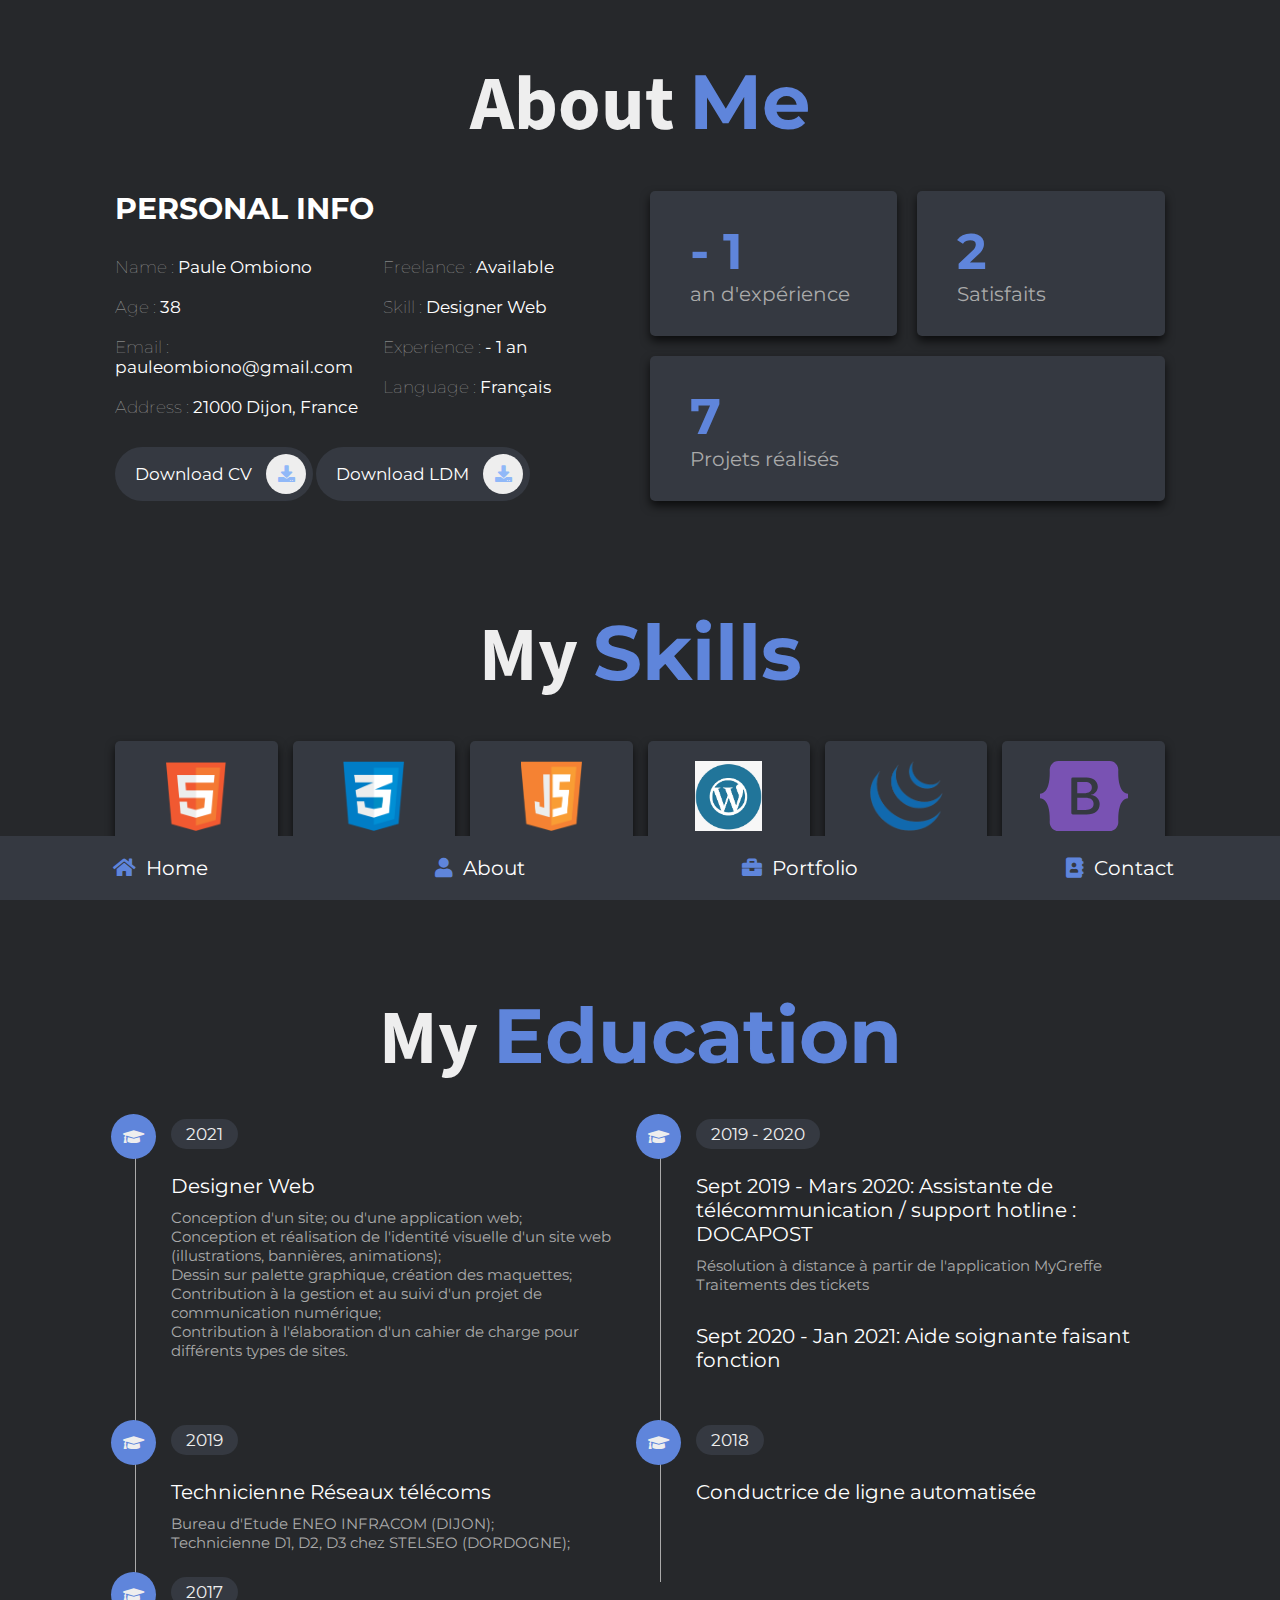
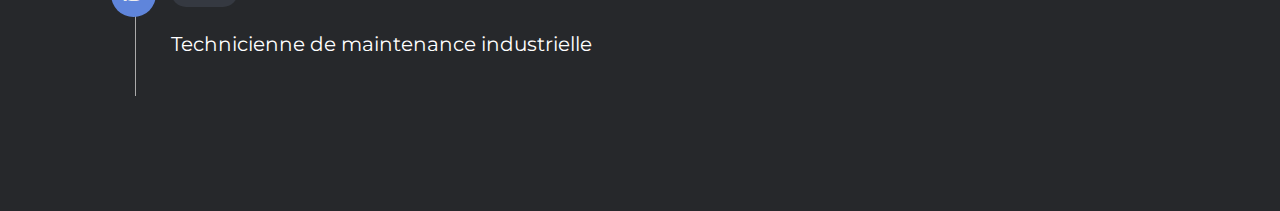
==== about.html @ f3d0fc42 "Add files via upload" ====
<!DOCTYPE html>
<html lang="en">
<head>
    <meta charset="UTF-8">
    <meta http-equiv="X-UA-Compatible" content="IE=edge">
    <meta name="viewport" content="width=device-width, initial-scale=1.0">
     <meta name="description" content="Ceci est mon Book ou j'y ai ajouté mes projets">
    <title>Portfolio</title>
    <link rel="icon" type="image/svg+xml" href="assets/images/profil.png" />

    <!-- font awesome cdn link  -->
    <link rel="stylesheet" href="https://cdnjs.cloudflare.com/ajax/libs/font-awesome/5.15.4/css/all.min.css">

    <!-- custom css file link  -->
    <link rel="stylesheet" href="css/style.css">

</head>
<body>
    
<!-- navbar section starts  -->

<nav class="navbar">
    <a href="index.html"> <i class="fas fa-home"></i> <span>Home</span> </a>
    <a href="about.html"> <i class="fas fa-user"></i> <span>About</span> </a>
    <a href="portfolio.html"> <i class="fas fa-briefcase"></i> <span>Portfolio</span> </a>
    <a href="contact.html"> <i class="fas fa-address-book"></i> <span>Contact</span> </a>
</nav>

<!-- navbar section ends -->

<!-- about section starts  -->

<section class="about">

    <h1 class="heading"> About <span>Me</span> </h1>

    <div class="row">

        <div class="info-container">

            <h1>personal info</h1>

            <div class="box-container">

                <div class="box">
                    <h3> <span>Name : </span> Paule Ombiono </h3>
                    <h3> <span>Age : </span> 38 </h3>
                    <h3> <span>Email : </span> pauleombiono@gmail.com </h3>
                    <h3> <span>Address : </span> 21000 Dijon, France</h3>
                </div>
    
                <div class="box">
                    <h3> <span>Freelance : </span> Available </h3>
                    <h3> <span>Skill : </span> Designer Web </h3>
                    <h3> <span>Experience : </span> - 1 an</h3>
                    <h3> <span>Language : </span> Français </h3>
                </div>

            </div>

            <div class="download">
                     <a download="" href="assets/pdf/CV_Paule_Ombiono.pdf" class="btn"> Download CV <i class="fas fa-download"></i> </a>
                    <a download="" href="assets/pdf/lettre_motivation_alternance.pdf" class="btn"> Download LDM <i class="fas fa-download"></i> </a>

                </div>

           

        </div>

        <div class="count-container">

            <div class="box">
                <h3> - 1</h3>
                <p>an d'expérience</p>
            </div>

            <div class="box">
                <h3>2</h3>
                <p>Satisfaits</p>
            </div>

            <div class="box">
                <h3>7</h3>
                <p>Projets réalisés</p>
            </div>

            

        </div>

    </div>

</section>

<!-- about section ends -->

<!-- skills section starts  -->

<section class="skills">

    <h1 class="heading"> My <span> Skills</span>  </h1>

    <div class="box-container">
        <div class="box">
            <img src="assets/images/icon-1.png">
            <h3>html</h3>
        </div>
        <div class="box">
            <img src="assets/images/icon-2.png">
            <h3>css</h3>
        </div>
        <div class="box">
            <img src="assets/images/icon-3.png">
            <h3>javascript</h3>
        </div>
        <div class="box">
            <img src="assets/images/icon-4.png">
            <h3>WordPress</h3>
        </div>
        <div class="box">
            <img src="assets/images/icon-5.png">
            <h3>jquery</h3>
        </div>
        <div class="box">
            <img src="assets/images/icon-6.svg">
            <h3>Bootstrap</h3>
        </div>
    </div>

</section>

<!-- skills section ends -->

<!-- education section starts  -->

<section class="education">

    <h1 class="heading"> My <span>Education</span>  </h1>

    <div class="box-container">

        <div class="box">
            <i class="fas fa-graduation-cap"></i>
            <span>2021</span>
            <h3>Designer Web</h3>
            <li>Conception d'un site; ou d'une application web;</li>
            <li>Conception et réalisation de l'identité visuelle  d'un site web (illustrations, bannières, animations);</li>
            <li>Dessin sur palette graphique, création des maquettes;</li>
            <li>Contribution à la gestion et au suivi d'un projet de communication numérique;</li>
            <li>Contribution à l'élaboration d'un cahier de charge pour différents types de sites.</li>
            <h3></h3>
        </div>
        

        <div class="box">
            <i class="fas fa-graduation-cap"></i>
            <span>2019 - 2020</span>
            <h3>Sept 2019 - Mars 2020: Assistante de télécommunication / support hotline : DOCAPOST</h3>
            <li>Résolution à distance à partir de l'application MyGreffe</li>
            <li>Traitements des tickets</li>
            <h3>Sept 2020 - Jan 2021: Aide soignante faisant fonction</h3>
        </div>
            
        <div class="box">
            <i class="fas fa-graduation-cap"></i>
            <span>2019</span>
            <h3>Technicienne Réseaux télécoms</h3>
             <li>Bureau d'Etude ENEO INFRACOM (DIJON);</li>
             <li>Technicienne D1, D2, D3 chez STELSEO (DORDOGNE);</li>
        </div>
        

        <div class="box">
            <i class="fas fa-graduation-cap"></i>
            <span>2018</span>
            <h3>Conductrice de ligne automatisée</h3>
            
        
        </div>

        <div class="box">
            <i class="fas fa-graduation-cap"></i>
            <span>2017</span>
            <h3>Technicienne de maintenance industrielle</h3>
           
        </div>

    </div>

</section>

<!-- education section ends -->

</body>
</html>
---- css/style.css ----
@import url('https://fonts.googleapis.com/css2?family=Montserrat:ital,wght@0,400;0,600;1,500;1,600&family=Source+Sans+Pro:wght@300;400;600&display=swap');
* {
  font-family: 'Montserrat', sans-serif;
  margin: 0;
  padding: 0;
  -webkit-box-sizing: border-box;
          box-sizing: border-box;
  text-decoration: none;
  outline: none;
  border: none;
  
}

html {
  font-size: 62.5%;
  overflow-x: hidden;
}

html::-webkit-scrollbar {
  width: 1rem;
}

html::-webkit-scrollbar-track {
  background: #252c33;
}

html::-webkit-scrollbar-thumb {
  background: #eeeeee;
  border-radius: 5rem;
}

body {
  background: #26282b;
  padding-bottom: 6.5rem;
}

section {
  padding: 5rem 9%;
}

.heading {
  font-family: 'Source Sans Pro', sans-serif;
  text-align: center;
  font-size: 6vw;
  color: #eeeeee;
  margin-bottom: 3rem;
  letter-spacing: -2%;
}

.heading span {
  color: #5f85db;
  letter-spacing: -2%;
}

.btn {
  display: inline-block;
  margin-top: 1rem;
  border-radius: 5rem;
  background: #353941;
  padding: .7rem;
  font-size: 1.7rem;
  color: #fff;
  padding-left: 2rem;
}

.btn:hover{
  color: black;
  background-color: #90b8f8;
}

.btn i {
  height: 4rem;
  width: 4rem;
  line-height: 4rem;
  font-size: 1.7rem;
  text-align: center;
  background: #eeeeee;
  color: #90b8f8;
  border-radius: 50%;
  margin-left: 1rem;
  -webkit-transition: .2s linear;
  transition: .2s linear;
}

.btn:hover i {
  margin-left: 2rem;
}

.navbar {
  position: fixed;
  bottom: 0;
  left: 0;
  right: 0;
  display: -webkit-box;
  display: -ms-flexbox;
  display: flex;
  z-index: 1000;
  -webkit-box-align: end;
      -ms-flex-align: end;
          align-items: flex-end;
}

.navbar a {
  padding: 2rem;
  font-size: 2rem;
  background: #353941;
  -webkit-box-flex: 1;
      -ms-flex: 1;
          flex: 1;
  color: #fff;
  text-align: center;
  -webkit-transition: .2s linear;
  transition: .2s linear;
}

.navbar a i {
  color: #5f85db;
  padding-right: .5rem;
}

.navbar a:hover {
  background: #5f85db;
  padding-bottom: 6rem;
}

.navbar a:hover i {
  color: #5f85db;
}

.home {
  display: -webkit-box;
  display: -ms-flexbox;
  display: flex;
  -webkit-box-align: center;
      -ms-flex-align: center;
          align-items: center;
  -ms-flex-wrap: wrap;
      flex-wrap: wrap;
  gap: 4rem;
  min-height: calc(100vh - 6.5rem);
}

.home .image {
  -webkit-box-flex: 1;
      -ms-flex: 1 1 42rem;
          flex: 1 1 42rem;
  text-align: center;
}

.home .image img {
  height: 50rem;
  width: 50rem;
  border-radius: 30% 70% 70% 30% / 30% 30% 70% 70%;
}

.home .content {
  -webkit-box-flex: 1;
      -ms-flex: 1 1 42rem;
          flex: 1 1 42rem;
}

.home .content h3 {
  color: #fff;
  font-size: 4rem;
  padding-bottom: .5rem;
}

.home .content span {
  font-size: 3rem;
  color: #5f85db;
  padding: .5rem 0;
  display: block;
}

.home .content p {
  font-size: 1.5rem;
  color: #aaa;
  padding: 1rem 0;
  line-height: 2;
}

.about .row  {
  display: -webkit-box;
  display: -ms-flexbox;
  display: flex;
  -webkit-box-align: center;
      -ms-flex-align: center;
          align-items: center;
  -ms-flex-wrap: wrap;
      flex-wrap: wrap;
  gap: 2rem;
}

.about .row .info-container  {
  -webkit-box-flex: 1;
      -ms-flex: 1 1 42rem;
          flex: 1 1 42rem;
}

.about .row .info-container h1 {
  font-size: 3rem;
  color: #fff;
  text-transform: uppercase;
  padding-bottom: 1rem;
}

.about .row .info-container .box-container {
  padding: 1rem 0;
  display: -webkit-box;
  display: -ms-flexbox;
  display: flex;
  -ms-flex-wrap: wrap;
      flex-wrap: wrap;
  gap: 2rem;
}

.about .row .info-container .box-container .box {
  -webkit-box-flex: 1;
      -ms-flex: 1 1 20rem;
          flex: 1 1 20rem;
}

.about .row .info-container .box-container .box h3 {
  font-size: 1.7rem;
  color: #fff;
  padding: 1rem 0;
  font-weight: normal;
}

.about .row .info-container .box-container .box h3 span {
  color: #aaa;
  font-weight: lighter;
}

.about .row .count-container {
  -webkit-box-flex: 1;
      -ms-flex: 1 1 42rem;
          flex: 1 1 42rem;
  display: -webkit-box;
  display: -ms-flexbox;
  display: flex;
  -ms-flex-wrap: wrap;
      flex-wrap: wrap;
  gap: 2rem;
}

.about .row .count-container .box {
  -webkit-box-flex: 1;
      -ms-flex: 1 1 20rem;
          flex: 1 1 20rem;
  padding: 3rem 4rem;
  border-radius: .5rem;
  background: #353941;
  -webkit-box-shadow: 0 0.5rem 1rem rgba(0, 0, 0, 0.7);
          box-shadow: 0 0.5rem 1rem rgba(0, 0, 0, 0.7);
}

.about .row .count-container .box h3 {
  font-size: 5rem;
  color: #5f85db;
}

.about .row .count-container .box p {
  font-size: 2rem;
  color: #aaa;
}

.skills .box-container {
  display: -ms-grid;
  display: grid;
  -ms-grid-columns: (minmax(16rem, 1fr))[auto-fit];
      grid-template-columns: repeat(auto-fit, minmax(16rem, 1fr));
  gap: 1.5rem;
}

.skills .box-container .box {
  padding: 2rem;
  text-align: center;
  -webkit-box-shadow: 0 0.5rem 1rem rgba(0, 0, 0, 0.7);
          box-shadow: 0 0.5rem 1rem rgba(0, 0, 0, 0.7);
  border-radius: .5rem;
  background: #353941;
}

.skills .box-container .box:hover {
  background: #26282b;
}

.skills .box-container .box:hover h3 {
  color: #0d0d0d;
}

.skills .box-container .box img {
  height: 7rem;
  margin-bottom: 1rem;
}

.skills .box-container .box h3 {
  color: #fff;
  font-size: 1.7rem;
  font-weight: normal;
  text-transform: uppercase;
}

.education .box-container {
  display: -webkit-box;
  display: -ms-flexbox;
  display: flex;
  -ms-flex-wrap: wrap;
      flex-wrap: wrap;
}

.education .box-container .box {
  -webkit-box-flex: 1;
      -ms-flex: 1 1 40rem;
          flex: 1 1 40rem;
  margin-left: 2rem;
  padding-top: 0;
  padding-bottom: 0;
  padding-left: 3.5rem;
  padding-bottom: 3rem;
  border-left: 0.1rem solid #aaa;
  position: relative;
}

.education .box-container .box i {
  height: 4.5rem;
  width: 4.5rem;
  line-height: 4.5rem;
  font-size: 1.7rem;
  border-radius: 50%;
  background: #5f85db;
  color: #eeeeee;
  text-align: center;
  position: absolute;
  top: -1rem;
  left: -2.5rem;
}

.education .box-container .box span {
  font-size: 1.7rem;
  color: #eeeeee;
  border-radius: 5rem;
  padding: .5rem 1.5rem;
  background: #353941;
}

.education .box-container .box h3 {
  font-size: 2rem;
  padding: 1rem 0;
  color: #fff;
  padding-top: 3rem;
  font-weight: normal;
}

.education .box-container .box li {
  font-size: 1.5rem;
  color: #aaa;
  /* line-height: 2; */
  list-style: none;
}

.portfolio {
  text-align: center;
}

.portfolio .box-container {
  display: -ms-grid;
  display: grid;
  -ms-grid-columns: (minmax(31rem, 1fr))[auto-fit];
      grid-template-columns: repeat(auto-fit, minmax(31rem, 1fr));
  gap: 1.5rem;
  margin-bottom: 2rem;
}

.portfolio .box-container .box {
  height: 30rem;
  overflow: hidden;
  position: relative;
}

.portfolio .box-container .box:hover .content {
  -webkit-transform: translateY(0%);
          transform: translateY(0%);
}

.portfolio .box-container .box img {
  height: 100%;
  width: 100%;
  -o-object-fit: cover;
     object-fit: cover;
}

.portfolio .box-container .box .content {
  position: absolute;
  top: 0;
  left: 0;
  height: 100%;
  width: 100%;
  background: #353941;
  display: -webkit-box;
  display: -ms-flexbox;
  display: flex;
  -webkit-box-orient: vertical;
  -webkit-box-direction: normal;
      -ms-flex-flow: column;
          flex-flow: column;
  -webkit-box-align: center;
      -ms-flex-align: center;
          align-items: center;
  -webkit-box-pack: center;
      -ms-flex-pack: center;
          justify-content: center;
  padding: 2rem;
  -webkit-transform: translateY(-100%);
          transform: translateY(-100%);
  -webkit-transition: .2s linear;
  transition: .2s linear;
}

.portfolio .box-container .box .content h3 {
  font-size: 2.5rem;
  color: #fff;
  text-transform: uppercase;
  font-weight: normal;
}

.portfolio .box-container .box .content p {
  padding: 1rem 0;
  font-size: 1.5rem;
  line-height: 2;
  color: #aaa;
}

.portfolio .box-container .box .content a {
  font-size: 2rem;
  color: #5f85db;
}

.portfolio .box-container .box .content a:hover {
  color: #fff;
}

.blogs .box-container {
  display: -ms-grid;
  display: grid;
  -ms-grid-columns: (minmax(31rem, 1fr))[auto-fit];
      grid-template-columns: repeat(auto-fit, minmax(31rem, 1fr));
  gap: 1.5rem;
}

.blogs .box-container .box {
  text-align: center;
  padding: 2rem;
  border-radius: .5rem;
  background: #353941;
  -webkit-box-shadow: 0 0.5rem 1rem rgba(0, 0, 0, 0.7);
          box-shadow: 0 0.5rem 1rem rgba(0, 0, 0, 0.7);
}

.blogs .box-container .box:hover .image img {
  -webkit-transform: scale(1.2);
          transform: scale(1.2);
}

.blogs .box-container .box .image {
  height: 25rem;
  width: 100%;
  border-radius: .5rem;
  overflow: hidden;
}

.blogs .box-container .box .image img {
  height: 100%;
  width: 100%;
  -o-object-fit: cover;
     object-fit: cover;
  -webkit-transition: .2s linear;
  transition: .2s linear;
}

.blogs .box-container .box .content .icons {
  position: relative;
  top: -1rem;
  border-radius: .5rem;
  padding: 1.5rem;
  display: inline-block;
  background: #0d0d0d;
}

.blogs .box-container .box .content .icons a {
  font-size: 1.4rem;
  margin: 0 1rem;
  color: #fff;
}

.blogs .box-container .box .content .icons a:hover {
  color: #5f85db;
}

.blogs .box-container .box .content .icons a i {
  padding-right: .5rem;
  color: #5f85db;
}

.blogs .box-container .box .content h3 {
  font-size: 2rem;
  color: #fff;
  font-weight: normal;
}

.blogs .box-container .box .content p {
  font-size: 1.5rem;
  color: #aaa;
  padding: 1rem 0;
  line-height: 2;
}

.contact .row {
  display: -webkit-box;
  display: -ms-flexbox;
  display: flex;
  -webkit-box-align: center;
      -ms-flex-align: center;
          align-items: center;
  -ms-flex-wrap: wrap;
      flex-wrap: wrap;
  gap: 2rem;
}

.contact .row .info-container {
  width: 40rem;
}

.contact .row .info-container h1 {
  font-size: 3rem;
  text-transform: uppercase;
  color: #fff;
  padding-bottom: 1rem;
}

.contact .row .info-container p {
  font-size: 1.5rem;
  line-height: 2;
  color: #aaa;
  padding: 1rem 0;
}

.contact .row .info-container .box-container {
  padding: 2rem 0;
}

.contact .row .info-container .box-container .box {
  display: -webkit-box;
  display: -ms-flexbox;
  display: flex;
  gap: 2rem;
  padding: 1rem 0;
}

.contact .row .info-container .box-container .box i {
  font-size: 3rem;
  color: #5f85db;
}

.contact .row .info-container .box-container .box h3 {
  font-size: 2rem;
  color: #fff;
}

.contact .row .info-container .share a {
  font-size: 2rem;
  height: 4.5rem;
  width: 4.5rem;
  line-height: 4.5rem;
  border-radius: 50%;
  background: #1a1a1a;
  color: #fff;
  text-align: center;
  margin-right: .3rem;
}

.contact .row .info-container .share a:hover {
  background: #5f85db;
}

.contact .row form {
  -webkit-box-flex: 1;
      -ms-flex: 1 1 42rem;
          flex: 1 1 42rem;
}

.contact .row form .inputBox {
  display: -webkit-box;
  display: -ms-flexbox;
  display: flex;
  -ms-flex-wrap: wrap;
      flex-wrap: wrap;
  -webkit-box-pack: justify;
      -ms-flex-pack: justify;
          justify-content: space-between;
}

.contact .row form .inputBox input {
  width: 49%;
}

.contact .row form .inputBox input,
.contact .row form textarea {
  border-radius: 5rem;
  padding: 1.2rem 1.8rem;
  font-size: 1.6rem;
  color: #fff;
  text-transform: none;
  margin: .7rem 0;
  background: #1a1a1a;
}

.contact .row form textarea {
  width: 100%;
  border-radius: 1rem;
  resize: none;
  height: 25rem;
}

.contact .row form .btn {
  padding: 1rem 3rem;
  cursor: pointer;
}

.contact .row form .btn:hover {
  background: #fff;
  color: #0d0d0d;
}

@media (max-width: 1200px) {
  html {
    font-size: 55%;
  }
  section {
    padding: 3rem 2rem;
  }
}

@media (max-width: 768px) {
  .heading {
    font-size: 12vw;
  }
  .navbar a i {
    padding: 0;
  }
  .navbar a span {
    display: none;
  }
  .navbar a:hover {
    padding-bottom: 2rem;
  }
  .home {
    text-align: center;
    gap: 2rem;
  }
  .home .image img {
    height: 30rem;
    width: 30rem;
  }
  .home .content h3 {
    font-size: 3rem;
  }
  .home .content span {
    font-size: 2.5rem;
  }
  .contact .row form .inputBox input {
    width: 100%;
    margin-bottom: 1rem;
  }
}

@media (max-width: 450px) {
  html {
    font-size: 50%;
  }
}
/*# sourceMappingURL=style.css.map */
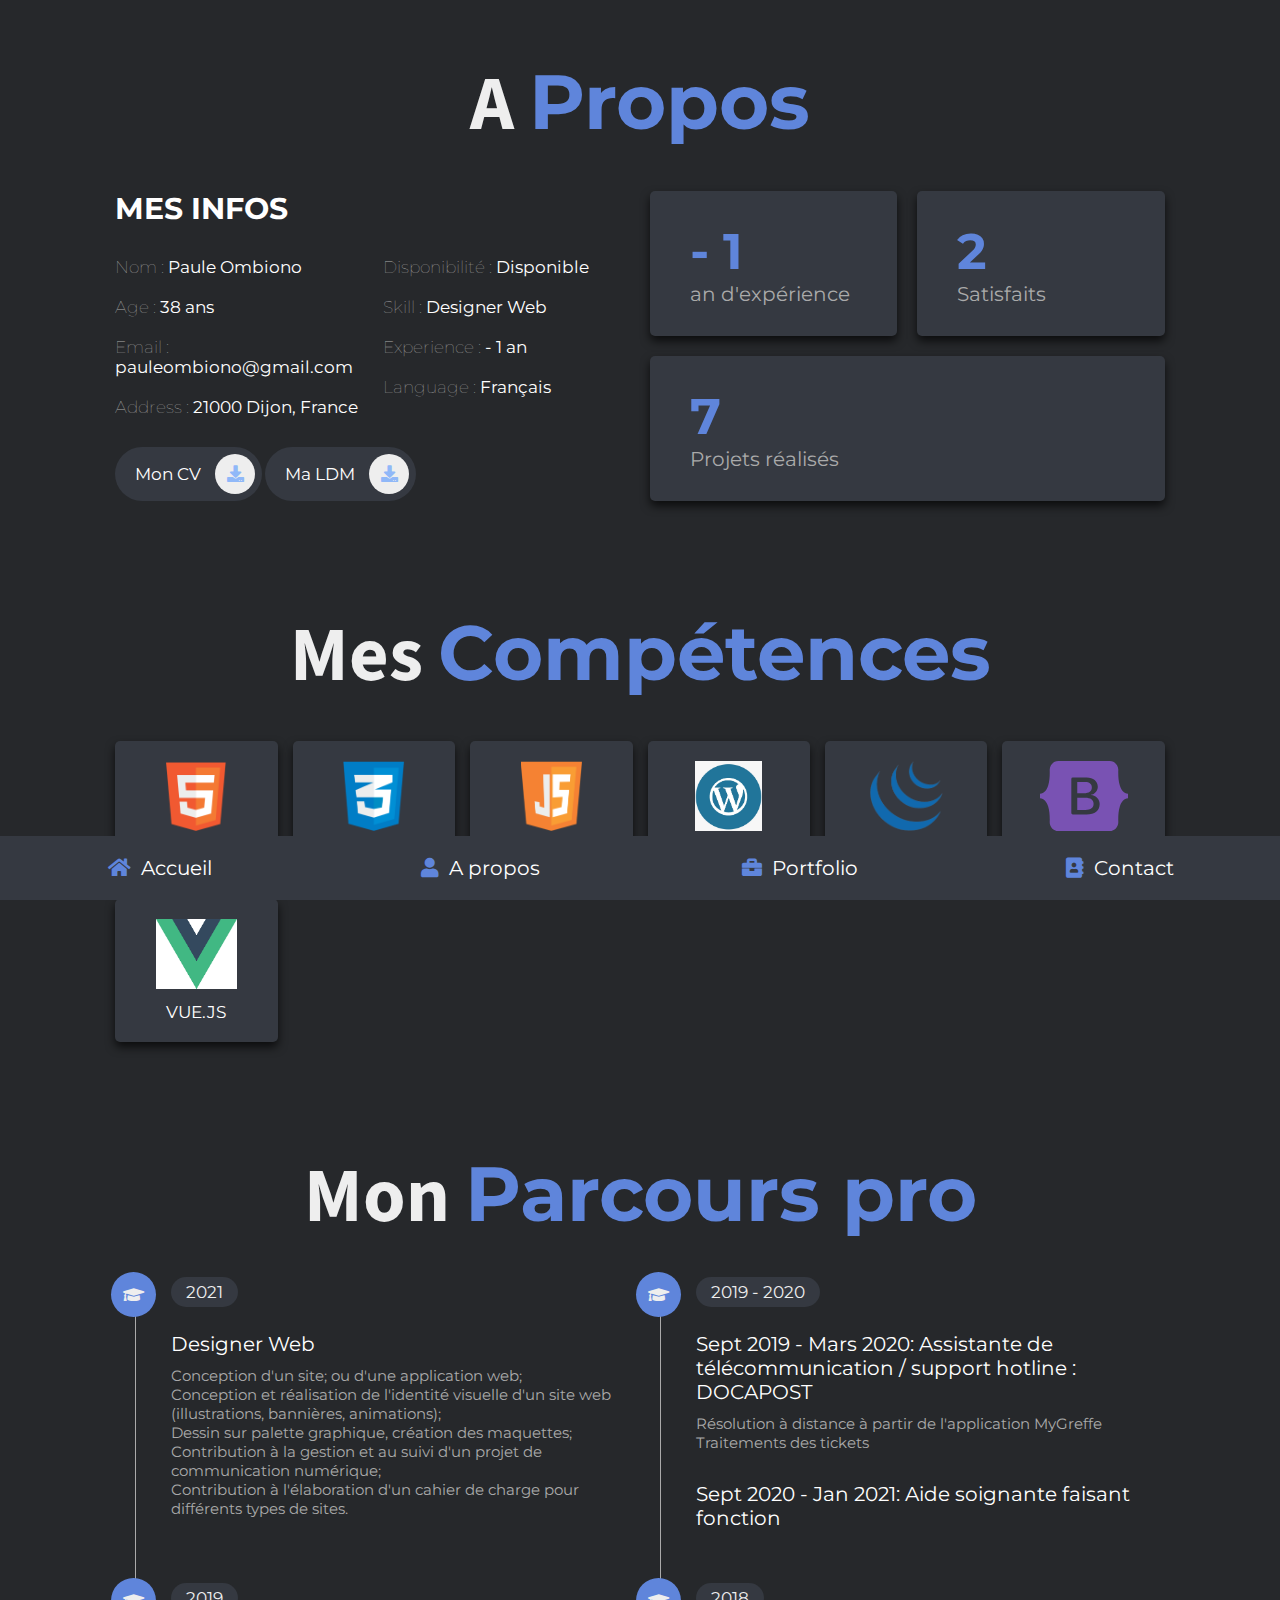
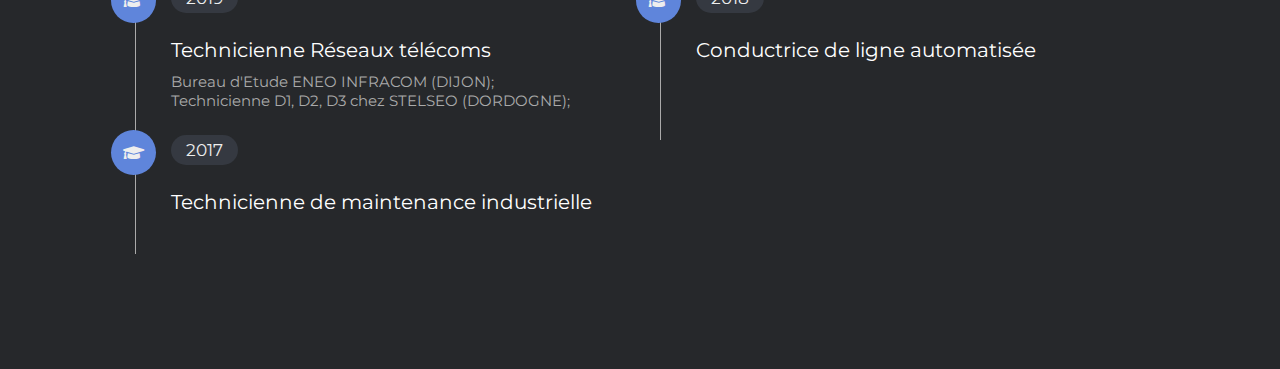
==== commit 3aae4a90: "Add files via upload" ====
--- a/about.html
+++ b/about.html
@@ -1,10 +1,11 @@
 <!DOCTYPE html>
 <html lang="en">
+
 <head>
     <meta charset="UTF-8">
     <meta http-equiv="X-UA-Compatible" content="IE=edge">
     <meta name="viewport" content="width=device-width, initial-scale=1.0">
-     <meta name="description" content="Ceci est mon Book ou j'y ai ajouté mes projets">
+    <meta name="description" content="Ceci est mon Book ou j'y ai ajouté mes projets">
     <title>Portfolio</title>
     <link rel="icon" type="image/svg+xml" href="assets/images/profil.png" />
 
@@ -15,182 +16,191 @@
     <link rel="stylesheet" href="css/style.css">
 
 </head>
+
 <body>
-    
-<!-- navbar section starts  -->
-
-<nav class="navbar">
-    <a href="index.html"> <i class="fas fa-home"></i> <span>Home</span> </a>
-    <a href="about.html"> <i class="fas fa-user"></i> <span>About</span> </a>
-    <a href="portfolio.html"> <i class="fas fa-briefcase"></i> <span>Portfolio</span> </a>
-    <a href="contact.html"> <i class="fas fa-address-book"></i> <span>Contact</span> </a>
-</nav>
-
-<!-- navbar section ends -->
-
-<!-- about section starts  -->
-
-<section class="about">
-
-    <h1 class="heading"> About <span>Me</span> </h1>
-
-    <div class="row">
-
-        <div class="info-container">
-
-            <h1>personal info</h1>
-
-            <div class="box-container">
+
+    <!-- navbar section starts  -->
+
+    <nav class="navbar">
+        <a href="index.html"> <i class="fas fa-home"></i> <span>Accueil</span> </a>
+        <a href="about.html"> <i class="fas fa-user"></i> <span>A propos</span> </a>
+        <a href="portfolio.html"> <i class="fas fa-briefcase"></i> <span>Portfolio</span> </a>
+        <a href="contact.html"> <i class="fas fa-address-book"></i> <span>Contact</span> </a>
+    </nav>
+
+    <!-- navbar section ends -->
+
+    <!-- about section starts  -->
+
+    <section class="about">
+
+        <h1 class="heading"> A <span>Propos</span> </h1>
+
+        <div class="row">
+
+            <div class="info-container">
+
+                <h1>Mes infos</h1>
+
+                <div class="box-container">
+
+                    <div class="box">
+                        <h3> <span>Nom : </span> Paule Ombiono </h3>
+                        <h3> <span>Age : </span> 38 ans </h3>
+                        <h3> <span>Email : </span> pauleombiono@gmail.com </h3>
+                        <h3> <span>Address : </span> 21000 Dijon, France</h3>
+                    </div>
+
+                    <div class="box">
+                        <h3> <span>Disponibilité : </span> Disponible </h3>
+                        <h3> <span>Skill : </span> Designer Web </h3>
+                        <h3> <span>Experience : </span> - 1 an</h3>
+                        <h3> <span>Language : </span> Français </h3>
+                    </div>
+
+                </div>
+
+                <div class="download">
+                    <a download="" href="assets/pdf/CV_Paule_Ombiono.pdf" class="btn"> Mon CV <i
+                            class="fas fa-download"></i> </a>
+                    <a download="" href="assets/pdf/lettre_motivation_alternance.pdf" class="btn"> Ma LDM <i
+                            class="fas fa-download"></i> </a>
+
+                </div>
+
+
+
+            </div>
+
+            <div class="count-container">
 
                 <div class="box">
-                    <h3> <span>Name : </span> Paule Ombiono </h3>
-                    <h3> <span>Age : </span> 38 </h3>
-                    <h3> <span>Email : </span> pauleombiono@gmail.com </h3>
-                    <h3> <span>Address : </span> 21000 Dijon, France</h3>
-                </div>
-    
+                    <h3> - 1</h3>
+                    <p>an d'expérience</p>
+                </div>
+
                 <div class="box">
-                    <h3> <span>Freelance : </span> Available </h3>
-                    <h3> <span>Skill : </span> Designer Web </h3>
-                    <h3> <span>Experience : </span> - 1 an</h3>
-                    <h3> <span>Language : </span> Français </h3>
-                </div>
-
-            </div>
-
-            <div class="download">
-                     <a download="" href="assets/pdf/CV_Paule_Ombiono.pdf" class="btn"> Download CV <i class="fas fa-download"></i> </a>
-                    <a download="" href="assets/pdf/lettre_motivation_alternance.pdf" class="btn"> Download LDM <i class="fas fa-download"></i> </a>
-
-                </div>
-
-           
+                    <h3>2</h3>
+                    <p>Satisfaits</p>
+                </div>
+
+                <div class="box">
+                    <h3>7</h3>
+                    <p>Projets réalisés</p>
+                </div>
+
+
+
+            </div>
 
         </div>
 
-        <div class="count-container">
-
-            <div class="box">
-                <h3> - 1</h3>
-                <p>an d'expérience</p>
-            </div>
-
-            <div class="box">
-                <h3>2</h3>
-                <p>Satisfaits</p>
-            </div>
-
-            <div class="box">
-                <h3>7</h3>
-                <p>Projets réalisés</p>
-            </div>
-
-            
-
+    </section>
+
+    <!-- about section ends -->
+
+    <!-- skills section starts  -->
+
+    <section class="skills">
+
+        <h1 class="heading"> Mes <span> Compétences</span> </h1>
+
+        <div class="box-container">
+            <div class="box">
+                <img src="assets/images/icon-1.png">
+                <h3>html</h3>
+            </div>
+            <div class="box">
+                <img src="assets/images/icon-2.png">
+                <h3>css</h3>
+            </div>
+            <div class="box">
+                <img src="assets/images/icon-3.png">
+                <h3>javascript</h3>
+            </div>
+            <div class="box">
+                <img src="assets/images/icon-4.png">
+                <h3>WordPress</h3>
+            </div>
+            <div class="box">
+                <img src="assets/images/icon-5.png">
+                <h3>jquery</h3>
+            </div>
+            <div class="box">
+                <img src="assets/images/icon-6.svg">
+                <h3>Bootstrap</h3>
+            </div>
+            <div class="box">
+                <img src="assets/images/icon-7.png">
+                <h3>Vue.js</h3>
+            </div>
         </div>
 
-    </div>
-
-</section>
-
-<!-- about section ends -->
-
-<!-- skills section starts  -->
-
-<section class="skills">
-
-    <h1 class="heading"> My <span> Skills</span>  </h1>
-
-    <div class="box-container">
-        <div class="box">
-            <img src="assets/images/icon-1.png">
-            <h3>html</h3>
+    </section>
+
+    <!-- skills section ends -->
+
+    <!-- education section starts  -->
+
+    <section class="education">
+
+        <h1 class="heading"> Mon <span>Parcours pro</span> </h1>
+
+        <div class="box-container">
+
+            <div class="box">
+                <i class="fas fa-graduation-cap"></i>
+                <span>2021</span>
+                <h3>Designer Web</h3>
+                <li>Conception d'un site; ou d'une application web;</li>
+                <li>Conception et réalisation de l'identité visuelle d'un site web (illustrations, bannières,
+                    animations);</li>
+                <li>Dessin sur palette graphique, création des maquettes;</li>
+                <li>Contribution à la gestion et au suivi d'un projet de communication numérique;</li>
+                <li>Contribution à l'élaboration d'un cahier de charge pour différents types de sites.</li>
+                <h3></h3>
+            </div>
+
+
+            <div class="box">
+                <i class="fas fa-graduation-cap"></i>
+                <span>2019 - 2020</span>
+                <h3>Sept 2019 - Mars 2020: Assistante de télécommunication / support hotline : DOCAPOST</h3>
+                <li>Résolution à distance à partir de l'application MyGreffe</li>
+                <li>Traitements des tickets</li>
+                <h3>Sept 2020 - Jan 2021: Aide soignante faisant fonction</h3>
+            </div>
+
+            <div class="box">
+                <i class="fas fa-graduation-cap"></i>
+                <span>2019</span>
+                <h3>Technicienne Réseaux télécoms</h3>
+                <li>Bureau d'Etude ENEO INFRACOM (DIJON);</li>
+                <li>Technicienne D1, D2, D3 chez STELSEO (DORDOGNE);</li>
+            </div>
+
+
+            <div class="box">
+                <i class="fas fa-graduation-cap"></i>
+                <span>2018</span>
+                <h3>Conductrice de ligne automatisée</h3>
+
+
+            </div>
+
+            <div class="box">
+                <i class="fas fa-graduation-cap"></i>
+                <span>2017</span>
+                <h3>Technicienne de maintenance industrielle</h3>
+
+            </div>
+
         </div>
-        <div class="box">
-            <img src="assets/images/icon-2.png">
-            <h3>css</h3>
-        </div>
-        <div class="box">
-            <img src="assets/images/icon-3.png">
-            <h3>javascript</h3>
-        </div>
-        <div class="box">
-            <img src="assets/images/icon-4.png">
-            <h3>WordPress</h3>
-        </div>
-        <div class="box">
-            <img src="assets/images/icon-5.png">
-            <h3>jquery</h3>
-        </div>
-        <div class="box">
-            <img src="assets/images/icon-6.svg">
-            <h3>Bootstrap</h3>
-        </div>
-    </div>
-
-</section>
-
-<!-- skills section ends -->
-
-<!-- education section starts  -->
-
-<section class="education">
-
-    <h1 class="heading"> My <span>Education</span>  </h1>
-
-    <div class="box-container">
-
-        <div class="box">
-            <i class="fas fa-graduation-cap"></i>
-            <span>2021</span>
-            <h3>Designer Web</h3>
-            <li>Conception d'un site; ou d'une application web;</li>
-            <li>Conception et réalisation de l'identité visuelle  d'un site web (illustrations, bannières, animations);</li>
-            <li>Dessin sur palette graphique, création des maquettes;</li>
-            <li>Contribution à la gestion et au suivi d'un projet de communication numérique;</li>
-            <li>Contribution à l'élaboration d'un cahier de charge pour différents types de sites.</li>
-            <h3></h3>
-        </div>
-        
-
-        <div class="box">
-            <i class="fas fa-graduation-cap"></i>
-            <span>2019 - 2020</span>
-            <h3>Sept 2019 - Mars 2020: Assistante de télécommunication / support hotline : DOCAPOST</h3>
-            <li>Résolution à distance à partir de l'application MyGreffe</li>
-            <li>Traitements des tickets</li>
-            <h3>Sept 2020 - Jan 2021: Aide soignante faisant fonction</h3>
-        </div>
-            
-        <div class="box">
-            <i class="fas fa-graduation-cap"></i>
-            <span>2019</span>
-            <h3>Technicienne Réseaux télécoms</h3>
-             <li>Bureau d'Etude ENEO INFRACOM (DIJON);</li>
-             <li>Technicienne D1, D2, D3 chez STELSEO (DORDOGNE);</li>
-        </div>
-        
-
-        <div class="box">
-            <i class="fas fa-graduation-cap"></i>
-            <span>2018</span>
-            <h3>Conductrice de ligne automatisée</h3>
-            
-        
-        </div>
-
-        <div class="box">
-            <i class="fas fa-graduation-cap"></i>
-            <span>2017</span>
-            <h3>Technicienne de maintenance industrielle</h3>
-           
-        </div>
-
-    </div>
-
-</section>
-
-<!-- education section ends -->
+
+    </section>
+
+    <!-- education section ends -->
 
 </body>
+
 </html>--- a/css/style.css
+++ b/css/style.css
@@ -163,6 +163,7 @@
   color: #fff;
   font-size: 4rem;
   padding-bottom: .5rem;
+  letter-spacing: 1.5%;
 }
 
 .home .content span {
@@ -170,6 +171,7 @@
   color: #5f85db;
   padding: .5rem 0;
   display: block;
+  letter-spacing: 1.5%;
 }
 
 .home .content p {
@@ -177,6 +179,7 @@
   color: #aaa;
   padding: 1rem 0;
   line-height: 2;
+  letter-spacing: 1.5%;
 }
 
 .about .row  {
@@ -202,6 +205,7 @@
   color: #fff;
   text-transform: uppercase;
   padding-bottom: 1rem;
+  letter-spacing: 1.5%;
 }
 
 .about .row .info-container .box-container {
@@ -225,11 +229,13 @@
   color: #fff;
   padding: 1rem 0;
   font-weight: normal;
+  letter-spacing: 1.5%;
 }
 
 .about .row .info-container .box-container .box h3 span {
   color: #aaa;
   font-weight: lighter;
+  letter-spacing: 1.5%;
 }
 
 .about .row .count-container {
@@ -244,7 +250,7 @@
   gap: 2rem;
 }
 
-.about .row .count-container .box {
+.about .row .count-container .box  {
   -webkit-box-flex: 1;
       -ms-flex: 1 1 20rem;
           flex: 1 1 20rem;
